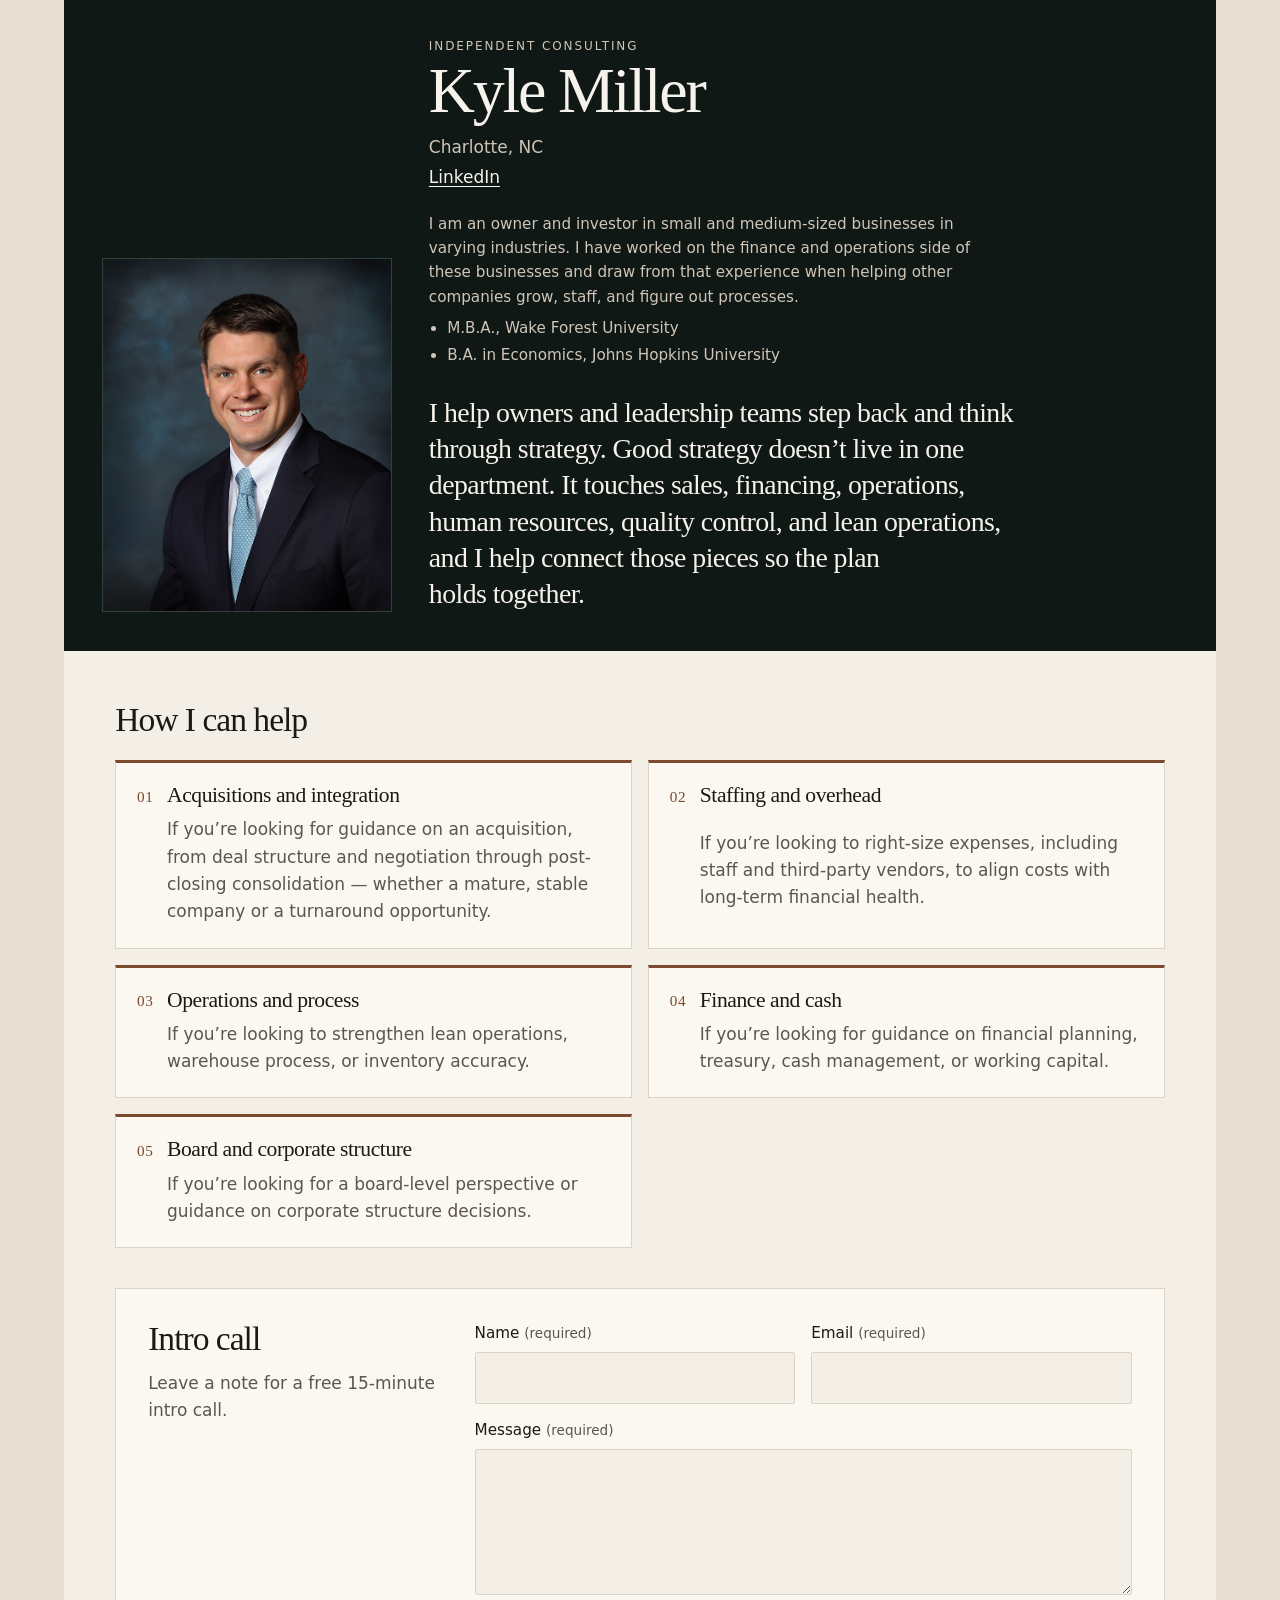
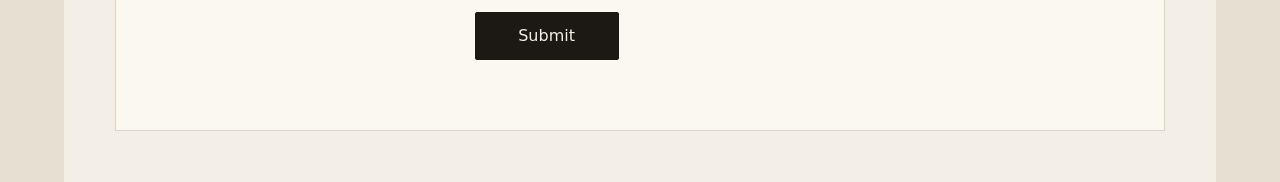
==== index.html @ b9c64915 "Add SEO/OG meta, canonical, KDM favicon; remove 'later' line" ====
<!DOCTYPE html>
<html lang="en">
  <head>
    <meta charset="utf-8">
    <meta name="viewport" content="width=device-width, initial-scale=1">
    <title>Kyle Miller: CFO, Owner &amp; Investor, Consulting</title>
    <meta name="description" content="Kyle Miller is an owner and investor in small and medium-sized businesses who draws on finance and operations experience to help companies grow, staff, and improve processes.">
    <link rel="canonical" href="https://kdmcode.github.io/consulting-site/">
    <meta property="og:type" content="website">
    <meta property="og:title" content="Kyle Miller: CFO, Owner &amp; Investor, Consulting">
    <meta property="og:description" content="Kyle Miller is an owner and investor in small and medium-sized businesses who draws on finance and operations experience to help companies grow, staff, and improve processes.">
    <meta property="og:image" content="https://kdmcode.github.io/consulting-site/kyle-miller.jpg">
    <meta property="og:url" content="https://kdmcode.github.io/consulting-site/">
    <meta name="twitter:card" content="summary_large_image">
    <link rel="icon" href="favicon.svg" type="image/svg+xml">
    <link rel="apple-touch-icon" href="apple-touch-icon.png">
    <link rel="stylesheet" href="styles.css">
  </head>
  <body>
    <div class="page">
      <header class="hero">
        <img src="kyle-miller.jpg" alt="Kyle Miller" width="675" height="825" fetchpriority="high">
        <div class="hero-copy">
          <p class="kicker">Independent consulting</p>
          <h1>Kyle Miller</h1>
          <p class="where">Charlotte, NC</p>
          <p class="profile"><a href="https://www.linkedin.com/in/kylemillerclt">LinkedIn</a></p>
          <p class="credentials">I am an owner and investor in small and medium-sized businesses in varying industries. I have worked on the finance and operations side of these businesses and draw from that experience when helping other companies grow, staff, and figure out processes.</p>
          <ul class="degrees">
            <li>M.B.A., Wake Forest University</li>
            <li>B.A. in Economics, Johns Hopkins University</li>
          </ul>
          <p class="lead">I help owners and leadership teams step back and think through strategy. Good strategy doesn’t live in one department. It touches sales, financing, operations, human resources, quality control, and lean operations, and I help connect those pieces so the plan holds together.</p>
        </div>
      </header>

      <main>
        <section class="ways" aria-labelledby="ways-heading">
          <h2 id="ways-heading">How I can help</h2>
          <ul>
            <li>
              <p class="index" aria-hidden="true">01</p>
              <h3>Acquisitions and integration</h3>
              <p>If you’re looking for guidance on an acquisition, from deal structure and negotiation through post-closing consolidation — whether a mature, stable company or a turnaround opportunity.</p>
            </li>
            <li>
              <p class="index" aria-hidden="true">02</p>
              <h3>Staffing and overhead</h3>
              <p>If you’re looking to right-size expenses, including staff and third-party vendors, to align costs with long-term financial health.</p>
            </li>
            <li>
              <p class="index" aria-hidden="true">03</p>
              <h3>Operations and process</h3>
              <p>If you’re looking to strengthen lean operations, warehouse process, or inventory accuracy.</p>
            </li>
            <li>
              <p class="index" aria-hidden="true">04</p>
              <h3>Finance and cash</h3>
              <p>If you’re looking for guidance on financial planning, treasury, cash management, or working capital.</p>
            </li>
            <li>
              <p class="index" aria-hidden="true">05</p>
              <h3>Board and corporate structure</h3>
              <p>If you’re looking for a board-level perspective or guidance on corporate structure decisions.</p>
            </li>
          </ul>
        </section>


        <section class="contact" aria-labelledby="contact-heading">
          <div class="contact-intro">
            <h2 id="contact-heading">Intro call</h2>
            <p>Leave a note for a free 15-minute intro call.</p>
          </div>
          <form id="contact" method="post" action="index.html" onsubmit="event.preventDefault(); document.getElementById('form-status').textContent = 'This form is not sending yet.';">
            <div class="fields">
              <div class="field">
                <label for="name">Name <span class="req">(required)</span></label>
                <input id="name" name="name" type="text" autocomplete="name" enterkeyhint="next" required aria-errormessage="name-error">
                <p id="name-error" class="error">Name is required.</p>
              </div>
              <div class="field">
                <label for="email">Email <span class="req">(required)</span></label>
                <input id="email" name="email" type="email" autocomplete="email" enterkeyhint="next" required aria-errormessage="email-error">
                <p id="email-error" class="error">Enter an email address.</p>
              </div>
              <div class="field field-message">
                <label for="message">Message <span class="req">(required)</span></label>
                <textarea id="message" name="message" rows="5" enterkeyhint="done" required aria-errormessage="message-error"></textarea>
                <p id="message-error" class="error">Message is required.</p>
              </div>
            </div>
            <button type="submit">Submit</button>
            <p id="form-status" role="status"></p>
            <noscript>
              <p>This form is not sending yet.</p>
            </noscript>
          </form>
        </section>
      </main>
    </div>
    <script>
      (function () {
        const form = document.getElementById("contact");

        const syncInvalid = (control) => {
          if (!control.matches || !control.matches("input, textarea")) {
            return;
          }
          if (control.matches(":user-invalid")) {
            control.setAttribute("aria-invalid", "true");
          } else {
            control.removeAttribute("aria-invalid");
          }
        };

        form.addEventListener("blur", (event) => syncInvalid(event.target), true);
        form.addEventListener("invalid", (event) => syncInvalid(event.target), true);
        form.addEventListener("input", (event) => {
          if (event.target.hasAttribute("aria-invalid")) {
            syncInvalid(event.target);
          }
        });
      }());
    </script>
  </body>
</html>
---- styles.css ----
:root {
  color-scheme: light;
  --paper: #f4efe6;
  --ink: #1c1915;
  --muted: #5c564c;
  --line: #ddd4c6;
  --card: #fbf7f1;
  --accent: #7a4b2e;
  --error: #8d2f2a;
  --rail: #17211e;
  --rail-ink: #f6f3ec;
  --rail-muted: #cfc6b8;
  --rail-line: #3c4a45;
  --surround: #e6dfd2;
  --font-display: "Iowan Old Style", "Palatino Linotype", Palatino, Georgia, serif;
  --font-body: ui-sans-serif, system-ui, sans-serif;
}

@supports (color: light-dark(black, white)) {
  :root {
    color-scheme: light dark;
    --paper: light-dark(#f4efe6, #141311);
    --ink: light-dark(#1c1915, #f3efe6);
    --muted: light-dark(#5c564c, #b7b0a4);
    --line: light-dark(#ddd4c6, #3a342c);
    --card: light-dark(#fbf7f1, #1c1916);
    --accent: light-dark(#7a4b2e, #e0b48a);
    --error: light-dark(#8d2f2a, #f0b4ae);
    --rail: light-dark(#17211e, #101816);
    --rail-line: light-dark(#3c4a45, #31403b);
    --surround: light-dark(#e6dfd2, #0c0b0a);
  }
}

@media (forced-colors: active) {
  :root {
    --paper: Canvas;
    --ink: CanvasText;
    --muted: CanvasText;
    --line: CanvasText;
    --card: Canvas;
    --accent: CanvasText;
    --error: CanvasText;
    --rail: Canvas;
    --rail-ink: CanvasText;
    --rail-muted: CanvasText;
    --rail-line: CanvasText;
    --surround: Canvas;
  }
}

html {
  background: var(--surround);
}

body {
  margin: 0;
  min-block-size: 100dvb;
  background: var(--surround);
  color: var(--ink);
  font-family: var(--font-body);
  font-size: 1.0625rem;
  line-height: 1.6;
  scrollbar-color: var(--muted) var(--surround);
}

::selection {
  background: var(--accent);
  color: var(--paper);
}

h1,
h2,
h3 {
  text-wrap: balance;
}

p,
li {
  text-wrap: pretty;
}

.page {
  max-inline-size: 72rem;
  margin-inline: auto;
  background: var(--paper);
  min-block-size: 100dvb;
}

.hero {
  display: grid;
  grid-template-columns: 18rem minmax(0, 1fr);
  gap: clamp(1.5rem, 3vw, 3rem);
  align-items: end;
  padding: clamp(1.5rem, 3vw, 2.75rem);
  background: var(--rail);
  color: var(--rail-ink);
  color-scheme: dark;
}

.hero img {
  inline-size: 100%;
  block-size: auto;
  aspect-ratio: 675 / 825;
  object-fit: cover;
  object-position: center 18%;
  border: 1px solid var(--rail-line);
}

.kicker {
  margin: 0;
  color: var(--rail-muted);
  font-size: 0.75rem;
  letter-spacing: 0.16em;
  line-height: 1.4;
  text-transform: uppercase;
}

h1 {
  margin: 0.4rem 0 0;
  color: var(--rail-ink);
  font-family: var(--font-display);
  font-size: clamp(3rem, 1.6rem + 3vw, 4.75rem);
  font-weight: 500;
  letter-spacing: -0.035em;
  line-height: 0.92;
}

.where,
.profile,
.credentials,
.lead {
  margin: 0;
}

.where {
  margin-block-start: 0.85rem;
  color: var(--rail-muted);
}

.profile {
  margin-block-start: 0.2rem;
}

.profile a {
  color: var(--rail-ink);
  text-underline-offset: 0.2em;
}

.credentials {
  margin-block-start: 1.25rem;
  max-inline-size: 36rem;
  color: var(--rail-muted);
  font-size: 0.95rem;
}

.degrees {
  margin: 0.45rem 0 0;
  padding-inline-start: 1.15rem;
  max-inline-size: 36rem;
  color: var(--rail-muted);
  font-size: 0.95rem;
}

.degrees li:not(:first-child) {
  margin-block-start: 0.15rem;
}

.lead {
  margin-block-start: 1.75rem;
  max-inline-size: 38rem;
  color: var(--rail-ink);
  font-family: var(--font-display);
  font-size: clamp(1.45rem, 1.1rem + 0.8vw, 1.85rem);
  font-weight: 500;
  letter-spacing: -0.02em;
  line-height: 1.3;
}

main {
  box-sizing: border-box;
  padding: clamp(2rem, 4vw, 3.5rem);
}

h2 {
  margin: 0;
  font-family: var(--font-display);
  font-size: clamp(1.8rem, 1.3rem + 1vw, 2.4rem);
  font-weight: 500;
  letter-spacing: -0.03em;
  line-height: 1.1;
}

.ways ul {
  display: grid;
  grid-template-columns: 1fr 1fr;
  gap: 1rem;
  margin: 1.35rem 0 0;
  padding: 0;
  list-style: none;
}

.ways li {
  display: grid;
  grid-template-columns: auto minmax(0, 1fr);
  grid-template-rows: auto auto;
  column-gap: 0.85rem;
  margin: 0;
  padding: 1.25rem 1.3rem 1.4rem;
  border: 1px solid var(--line);
  border-block-start: 3px solid var(--accent);
  background: var(--card);
}

.index {
  grid-row: 1 / span 2;
  margin: 0.1rem 0 0;
  color: var(--accent);
  font-family: var(--font-display);
  font-size: 0.95rem;
  font-variant-numeric: tabular-nums;
  letter-spacing: 0.04em;
}

h3 {
  margin: 0;
  font-family: var(--font-display);
  font-size: 1.35rem;
  font-weight: 500;
  letter-spacing: -0.02em;
  line-height: 1.2;
}

.ways li p:not(.index) {
  grid-column: 2;
  margin: 0.45rem 0 0;
  color: var(--muted);
}

.later {
  margin: 1.5rem 0 0;
  color: var(--muted);
  font-size: 0.95rem;
}

.contact {
  display: grid;
  grid-template-columns: minmax(12rem, 18rem) minmax(0, 1fr);
  gap: clamp(1.25rem, 3vw, 2.5rem);
  margin-block-start: 2.5rem;
  padding: clamp(1.25rem, 3vw, 2rem);
  border: 1px solid var(--line);
  background: var(--card);
}

.contact-intro p {
  margin: 0.75rem 0 0;
  color: var(--muted);
}

.fields {
  display: grid;
  grid-template-columns: 1fr 1fr;
  gap: 0.9rem 1rem;
}

.field-message {
  grid-column: 1 / -1;
}

label {
  display: block;
  margin-block-end: 0.4rem;
  font-size: 0.95rem;
}

.req {
  color: var(--muted);
  font-size: 0.85rem;
}

input,
textarea,
button {
  box-sizing: border-box;
  font: inherit;
  font-size: 1rem;
}

input,
textarea {
  display: block;
  inline-size: 100%;
  border: 1px solid var(--line);
  border-radius: 2px;
  background: var(--paper);
  color: var(--ink);
  padding: 0.75rem 0.85rem;
}

input {
  min-block-size: 3rem;
}

textarea {
  resize: vertical;
  min-block-size: 8.5rem;
  line-height: 1.5;
}

.field :user-invalid {
  border-color: var(--error);
  border-inline-start-width: 3px;
}

.error {
  display: none;
  margin: 0.35rem 0 0;
  color: var(--error);
  font-size: 0.875rem;
}

.field :user-invalid + .error {
  display: block;
}

button {
  margin-block-start: 1.1rem;
  min-inline-size: 9rem;
  min-block-size: 3rem;
  padding-inline: 1.35rem;
  border: 1px solid var(--ink);
  border-radius: 2px;
  background: var(--ink);
  color: var(--paper);
}

a:focus-visible,
button:focus-visible,
input:focus-visible,
textarea:focus-visible {
  outline: 2px solid currentColor;
  outline-offset: 3px;
}

#form-status {
  margin: 0.85rem 0 0;
  min-block-size: 1.5rem;
}

@media (pointer: coarse) {
  .profile a {
    display: inline-block;
    padding-block: 0.4rem;
    min-block-size: 1.5rem;
  }

  input,
  button {
    min-block-size: 3.25rem;
  }
}

@media (max-width: 52rem) {
  html,
  body {
    background: var(--paper);
  }

  .page {
    max-inline-size: none;
  }

  .hero {
    grid-template-columns: 1fr;
    gap: 1rem;
    padding: 1.35rem 1.15rem 1.6rem;
  }

  .hero img {
    inline-size: 8.5rem;
  }

  h1 {
    font-size: clamp(2.4rem, 1.3rem + 4vw, 3.2rem);
  }

  .lead {
    margin-block-start: 1.15rem;
    font-size: 1.28rem;
  }

  .credentials {
    margin-block-start: 0.85rem;
  }

  main {
    padding: 1.6rem 1.15rem 2.5rem;
  }

  .ways ul,
  .fields,
  .contact {
    grid-template-columns: 1fr;
  }

  button {
    inline-size: 100%;
  }
}
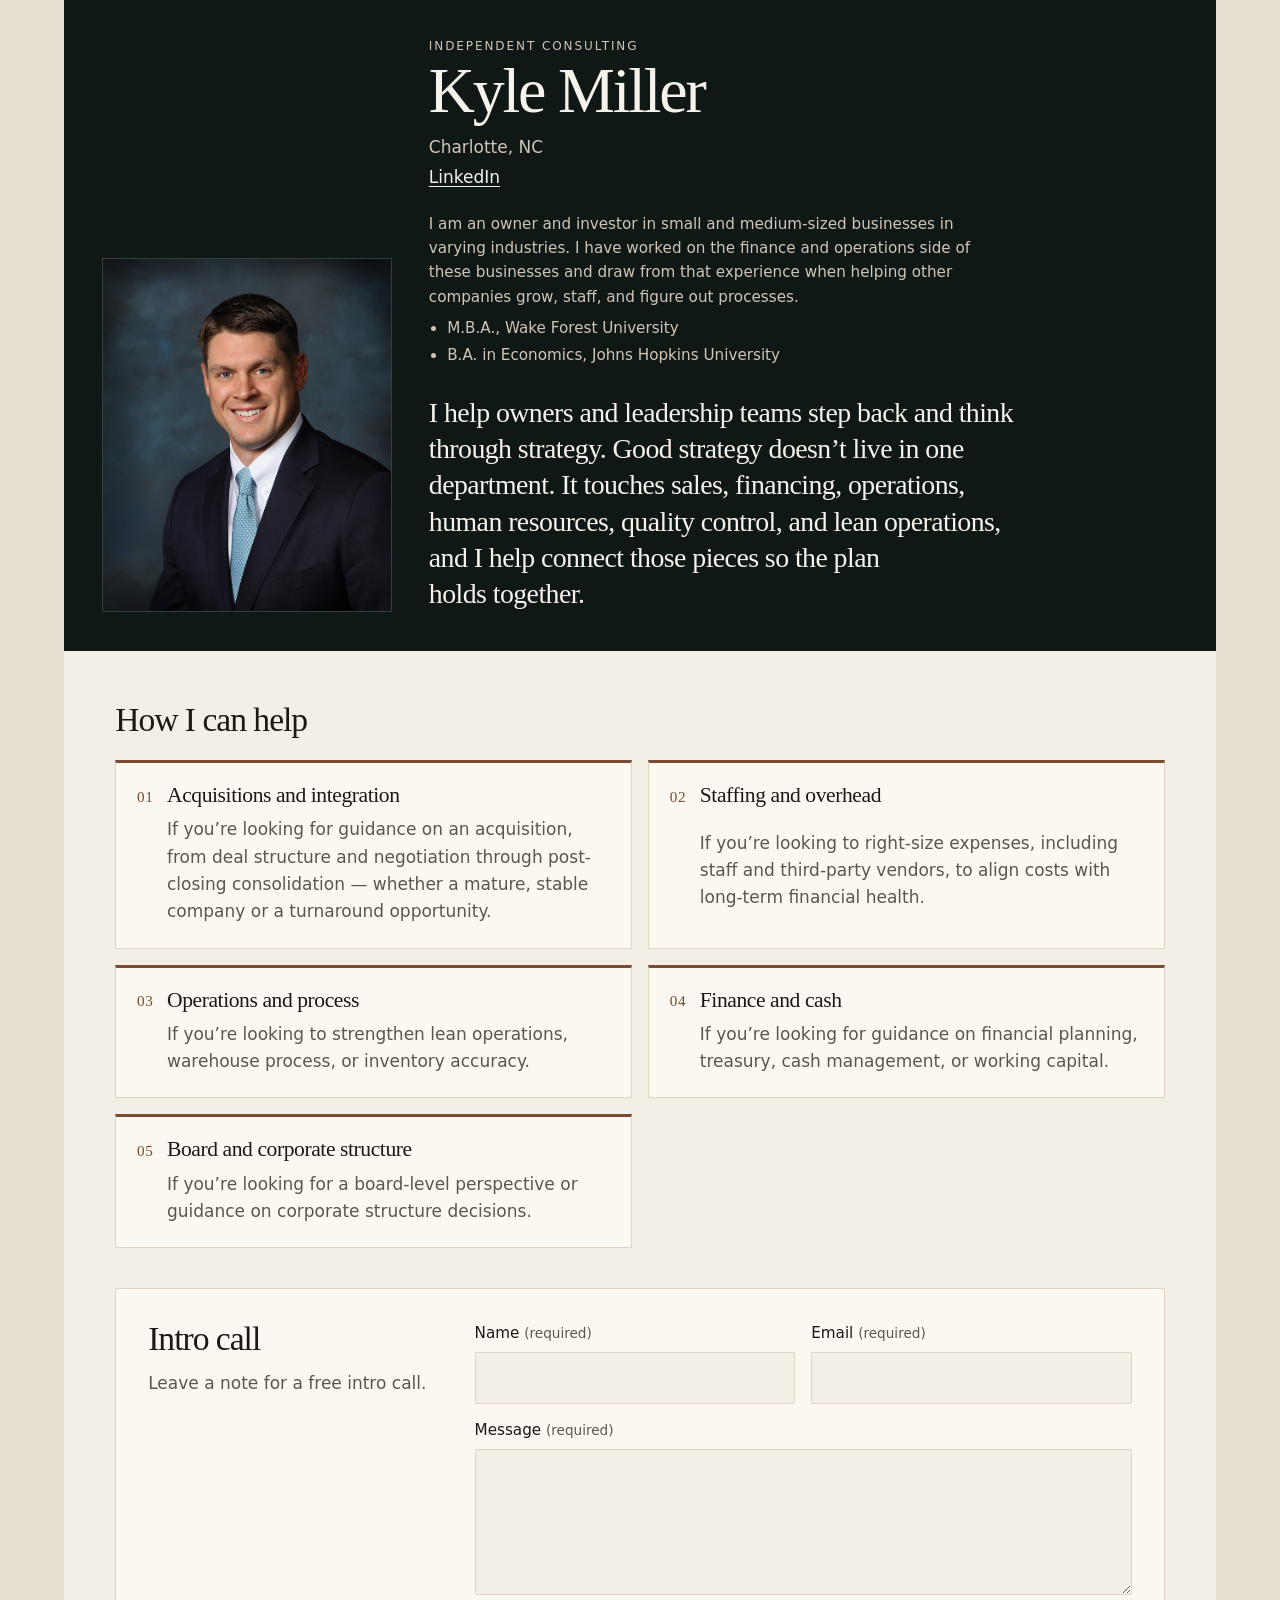
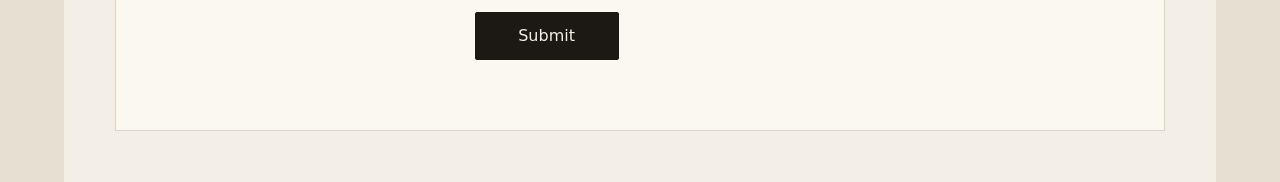
==== commit 7cf5546e: "Remove 15-minute from intro call text" ====
--- a/index.html
+++ b/index.html
@@ -70,7 +70,7 @@
         <section class="contact" aria-labelledby="contact-heading">
           <div class="contact-intro">
             <h2 id="contact-heading">Intro call</h2>
-            <p>Leave a note for a free 15-minute intro call.</p>
+            <p>Leave a note for a free intro call.</p>
           </div>
           <form id="contact" method="post" action="index.html" onsubmit="event.preventDefault(); document.getElementById('form-status').textContent = 'This form is not sending yet.';">
             <div class="fields">
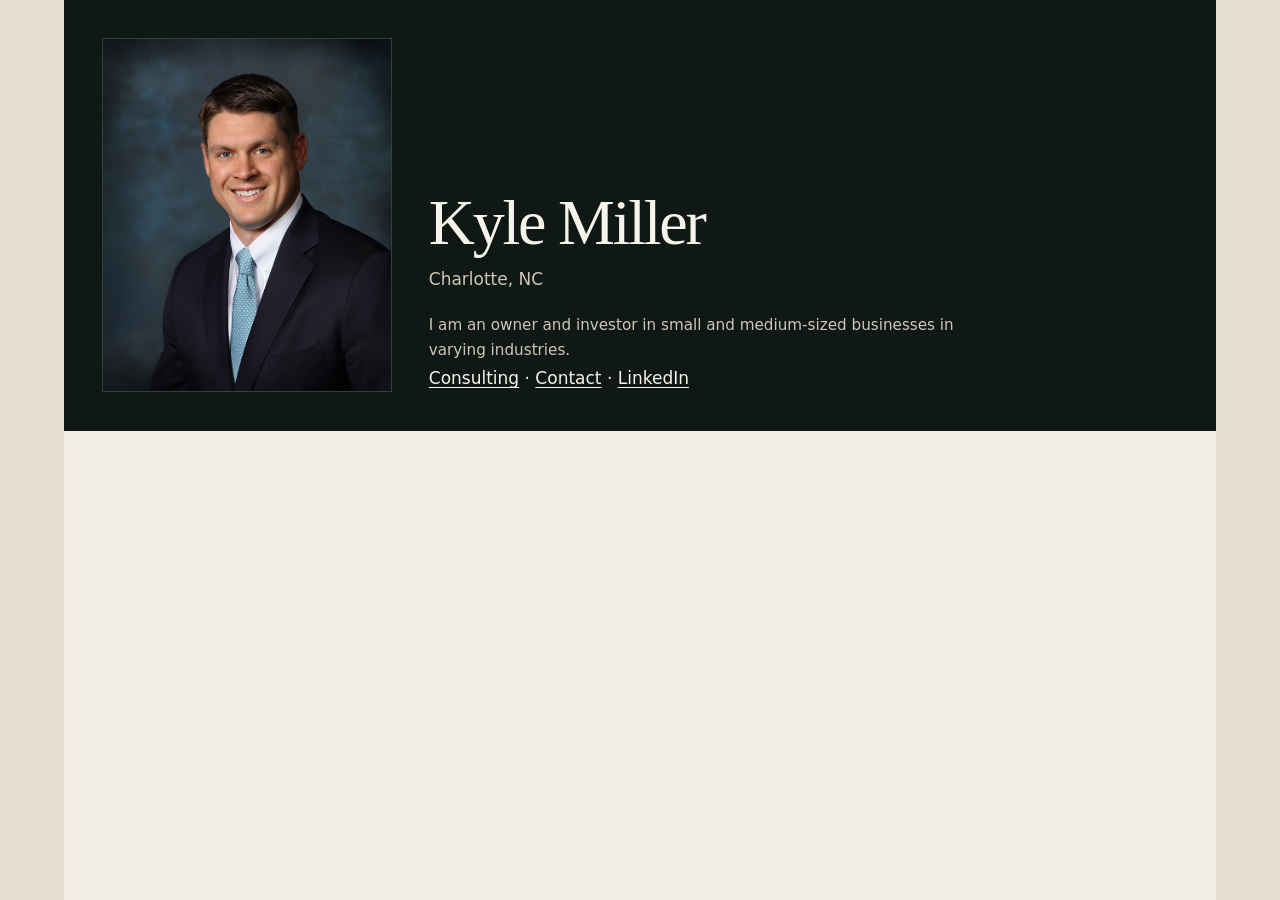
==== commit 4fef4c88: "Preview: simple homepage, consulting page moved to /consulting/" ====
--- a/index.html
+++ b/index.html
@@ -3,14 +3,14 @@
   <head>
     <meta charset="utf-8">
     <meta name="viewport" content="width=device-width, initial-scale=1">
-    <title>Kyle Miller: CFO, Owner &amp; Investor, Consulting</title>
-    <meta name="description" content="Kyle Miller is an owner and investor in small and medium-sized businesses who draws on finance and operations experience to help companies grow, staff, and improve processes.">
-    <link rel="canonical" href="https://kdmcode.github.io/consulting-site/">
+    <title>Kyle Miller</title>
+    <meta name="description" content="Kyle Miller is an owner and investor in small and medium-sized businesses in varying industries, based in Charlotte, NC.">
+    <link rel="canonical" href="https://kdmhq.com/">
     <meta property="og:type" content="website">
-    <meta property="og:title" content="Kyle Miller: CFO, Owner &amp; Investor, Consulting">
-    <meta property="og:description" content="Kyle Miller is an owner and investor in small and medium-sized businesses who draws on finance and operations experience to help companies grow, staff, and improve processes.">
-    <meta property="og:image" content="https://kdmcode.github.io/consulting-site/kyle-miller.jpg">
-    <meta property="og:url" content="https://kdmcode.github.io/consulting-site/">
+    <meta property="og:title" content="Kyle Miller">
+    <meta property="og:description" content="Kyle Miller is an owner and investor in small and medium-sized businesses in varying industries, based in Charlotte, NC.">
+    <meta property="og:image" content="https://kdmhq.com/kyle-miller.jpg">
+    <meta property="og:url" content="https://kdmhq.com/">
     <meta name="twitter:card" content="summary_large_image">
     <link rel="icon" href="favicon.svg" type="image/svg+xml">
     <link rel="apple-touch-icon" href="apple-touch-icon.png">
@@ -21,107 +21,12 @@
       <header class="hero">
         <img src="kyle-miller.jpg" alt="Kyle Miller" width="675" height="825" fetchpriority="high">
         <div class="hero-copy">
-          <p class="kicker">Independent consulting</p>
           <h1>Kyle Miller</h1>
           <p class="where">Charlotte, NC</p>
-          <p class="profile"><a href="https://www.linkedin.com/in/kylemillerclt">LinkedIn</a></p>
-          <p class="credentials">I am an owner and investor in small and medium-sized businesses in varying industries. I have worked on the finance and operations side of these businesses and draw from that experience when helping other companies grow, staff, and figure out processes.</p>
-          <ul class="degrees">
-            <li>M.B.A., Wake Forest University</li>
-            <li>B.A. in Economics, Johns Hopkins University</li>
-          </ul>
-          <p class="lead">I help owners and leadership teams step back and think through strategy. Good strategy doesn’t live in one department. It touches sales, financing, operations, human resources, quality control, and lean operations, and I help connect those pieces so the plan holds together.</p>
+          <p class="credentials">I am an owner and investor in small and medium-sized businesses in varying industries.</p>
+          <p class="profile"><a href="consulting/">Consulting</a> · <a href="consulting/#contact-heading">Contact</a> · <a href="https://www.linkedin.com/in/kylemillerclt">LinkedIn</a></p>
         </div>
       </header>
-
-      <main>
-        <section class="ways" aria-labelledby="ways-heading">
-          <h2 id="ways-heading">How I can help</h2>
-          <ul>
-            <li>
-              <p class="index" aria-hidden="true">01</p>
-              <h3>Acquisitions and integration</h3>
-              <p>If you’re looking for guidance on an acquisition, from deal structure and negotiation through post-closing consolidation — whether a mature, stable company or a turnaround opportunity.</p>
-            </li>
-            <li>
-              <p class="index" aria-hidden="true">02</p>
-              <h3>Staffing and overhead</h3>
-              <p>If you’re looking to right-size expenses, including staff and third-party vendors, to align costs with long-term financial health.</p>
-            </li>
-            <li>
-              <p class="index" aria-hidden="true">03</p>
-              <h3>Operations and process</h3>
-              <p>If you’re looking to strengthen lean operations, warehouse process, or inventory accuracy.</p>
-            </li>
-            <li>
-              <p class="index" aria-hidden="true">04</p>
-              <h3>Finance and cash</h3>
-              <p>If you’re looking for guidance on financial planning, treasury, cash management, or working capital.</p>
-            </li>
-            <li>
-              <p class="index" aria-hidden="true">05</p>
-              <h3>Board and corporate structure</h3>
-              <p>If you’re looking for a board-level perspective or guidance on corporate structure decisions.</p>
-            </li>
-          </ul>
-        </section>
-
-
-        <section class="contact" aria-labelledby="contact-heading">
-          <div class="contact-intro">
-            <h2 id="contact-heading">Intro call</h2>
-            <p>Leave a note for a free intro call.</p>
-          </div>
-          <form id="contact" method="post" action="index.html" onsubmit="event.preventDefault(); document.getElementById('form-status').textContent = 'This form is not sending yet.';">
-            <div class="fields">
-              <div class="field">
-                <label for="name">Name <span class="req">(required)</span></label>
-                <input id="name" name="name" type="text" autocomplete="name" enterkeyhint="next" required aria-errormessage="name-error">
-                <p id="name-error" class="error">Name is required.</p>
-              </div>
-              <div class="field">
-                <label for="email">Email <span class="req">(required)</span></label>
-                <input id="email" name="email" type="email" autocomplete="email" enterkeyhint="next" required aria-errormessage="email-error">
-                <p id="email-error" class="error">Enter an email address.</p>
-              </div>
-              <div class="field field-message">
-                <label for="message">Message <span class="req">(required)</span></label>
-                <textarea id="message" name="message" rows="5" enterkeyhint="done" required aria-errormessage="message-error"></textarea>
-                <p id="message-error" class="error">Message is required.</p>
-              </div>
-            </div>
-            <button type="submit">Submit</button>
-            <p id="form-status" role="status"></p>
-            <noscript>
-              <p>This form is not sending yet.</p>
-            </noscript>
-          </form>
-        </section>
-      </main>
     </div>
-    <script>
-      (function () {
-        const form = document.getElementById("contact");
-
-        const syncInvalid = (control) => {
-          if (!control.matches || !control.matches("input, textarea")) {
-            return;
-          }
-          if (control.matches(":user-invalid")) {
-            control.setAttribute("aria-invalid", "true");
-          } else {
-            control.removeAttribute("aria-invalid");
-          }
-        };
-
-        form.addEventListener("blur", (event) => syncInvalid(event.target), true);
-        form.addEventListener("invalid", (event) => syncInvalid(event.target), true);
-        form.addEventListener("input", (event) => {
-          if (event.target.hasAttribute("aria-invalid")) {
-            syncInvalid(event.target);
-          }
-        });
-      }());
-    </script>
   </body>
 </html>
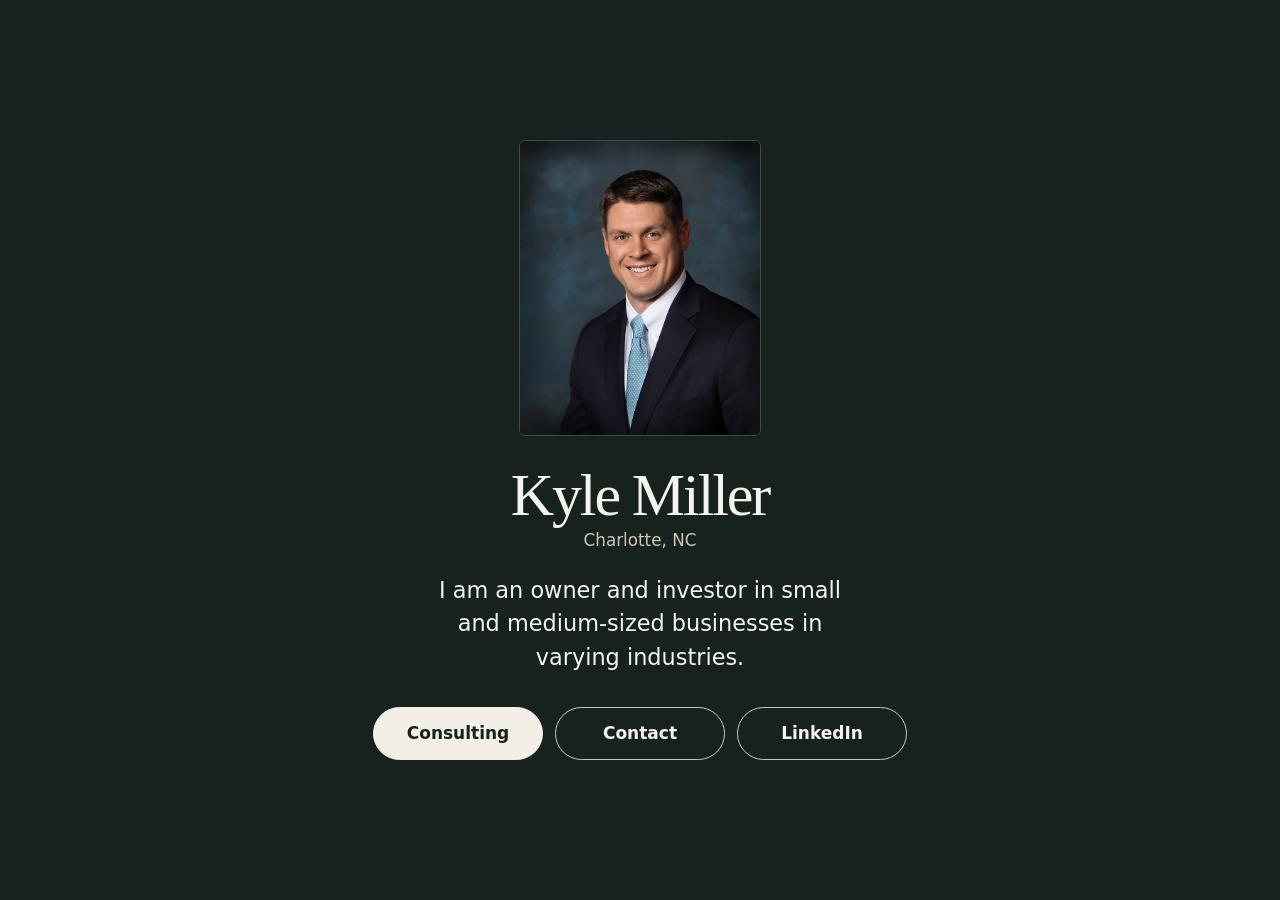
==== commit b53b291e: "Preview: full-viewport centered homepage with button links" ====
--- a/index.html
+++ b/index.html
@@ -15,18 +15,31 @@
     <link rel="icon" href="favicon.svg" type="image/svg+xml">
     <link rel="apple-touch-icon" href="apple-touch-icon.png">
     <link rel="stylesheet" href="styles.css">
+    <style>
+      body.home { margin: 0; min-height: 100vh; background: var(--rail); display: flex; align-items: center; justify-content: center; }
+      .home main { width: 100%; max-width: 40rem; padding: 3rem 1.5rem; box-sizing: border-box; text-align: center; color: var(--rail-ink); }
+      .home img { width: 15rem; max-width: 70%; height: auto; border-radius: 6px; border: 1px solid var(--rail-line); }
+      .home h1 { font-family: var(--font-display); font-weight: 400; font-size: clamp(2.5rem, 7vw, 3.75rem); margin: 1.5rem 0 0.25rem; }
+      .home .where { color: var(--rail-muted); font-size: 1.05rem; margin: 0 0 1.25rem; }
+      .home .intro { font-size: clamp(1.15rem, 2.6vw, 1.4rem); line-height: 1.5; margin: 0 auto 2rem; max-width: 32rem; }
+      .home nav { display: flex; flex-wrap: wrap; gap: 0.75rem; justify-content: center; }
+      .home nav a { display: inline-block; min-width: 8rem; padding: 0.75rem 1.25rem; border: 1px solid var(--rail-muted); border-radius: 999px; color: var(--rail-ink); text-decoration: none; font-weight: 600; }
+      .home nav a:hover, .home nav a:focus-visible { background: var(--paper); color: var(--rail); }
+      .home nav a.primary { background: var(--paper); color: var(--rail); border-color: var(--paper); }
+      .home nav a.primary:hover { background: var(--accent); color: var(--rail-ink); border-color: var(--accent); }
+    </style>
   </head>
-  <body>
-    <div class="page">
-      <header class="hero">
-        <img src="kyle-miller.jpg" alt="Kyle Miller" width="675" height="825" fetchpriority="high">
-        <div class="hero-copy">
-          <h1>Kyle Miller</h1>
-          <p class="where">Charlotte, NC</p>
-          <p class="credentials">I am an owner and investor in small and medium-sized businesses in varying industries.</p>
-          <p class="profile"><a href="consulting/">Consulting</a> · <a href="consulting/#contact-heading">Contact</a> · <a href="https://www.linkedin.com/in/kylemillerclt">LinkedIn</a></p>
-        </div>
-      </header>
-    </div>
+  <body class="home">
+    <main>
+      <img src="kyle-miller.jpg" alt="Kyle Miller" width="675" height="825" fetchpriority="high">
+      <h1>Kyle Miller</h1>
+      <p class="where">Charlotte, NC</p>
+      <p class="intro">I am an owner and investor in small and medium-sized businesses in varying industries.</p>
+      <nav aria-label="Primary">
+        <a class="primary" href="consulting/">Consulting</a>
+        <a href="consulting/#contact-heading">Contact</a>
+        <a href="https://www.linkedin.com/in/kylemillerclt">LinkedIn</a>
+      </nav>
+    </main>
   </body>
 </html>
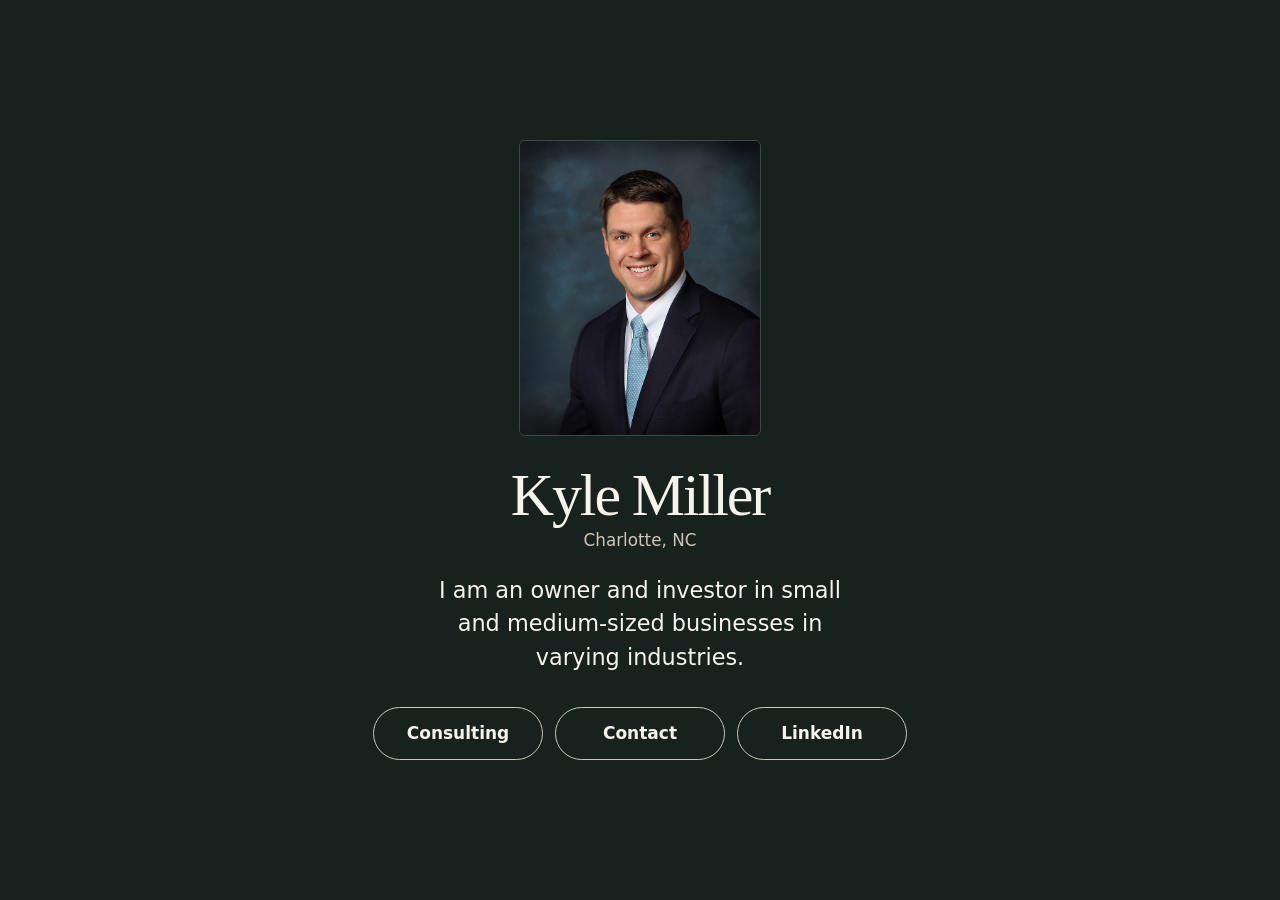
==== commit 04ad6d3c: "Homepage: all three buttons identical outlined style, locked colors" ====
--- a/index.html
+++ b/index.html
@@ -25,8 +25,6 @@
       .home nav { display: flex; flex-wrap: wrap; gap: 0.75rem; justify-content: center; }
       .home nav a { display: inline-block; min-width: 8rem; padding: 0.75rem 1.25rem; border: 1px solid var(--rail-muted); border-radius: 999px; color: var(--rail-ink); text-decoration: none; font-weight: 600; }
       .home nav a:hover, .home nav a:focus-visible { background: var(--paper); color: var(--rail); }
-      .home nav a.primary { background: var(--paper); color: var(--rail); border-color: var(--paper); }
-      .home nav a.primary:hover { background: var(--accent); color: var(--rail-ink); border-color: var(--accent); }
     </style>
   </head>
   <body class="home">
@@ -36,8 +34,8 @@
       <p class="where">Charlotte, NC</p>
       <p class="intro">I am an owner and investor in small and medium-sized businesses in varying industries.</p>
       <nav aria-label="Primary">
-        <a class="primary" href="consulting/">Consulting</a>
-        <a href="consulting/#contact-heading">Contact</a>
+        <a href="consulting/">Consulting</a>
+        <a href="contact/">Contact</a>
         <a href="https://www.linkedin.com/in/kylemillerclt">LinkedIn</a>
       </nav>
     </main>
--- a/styles.css
+++ b/styles.css
@@ -408,3 +408,24 @@
     inline-size: 100%;
   }
 }
+
+/* Homepage buttons: all three identical outlined style, explicit colors so dark mode / iOS can't recolor */
+html body.home nav a,
+html body.home nav a:link,
+html body.home nav a:visited {
+  -webkit-appearance: none;
+  appearance: none;
+  color-scheme: light;
+  background-color: transparent;
+  color: #f6f3ec;
+  -webkit-text-fill-color: #f6f3ec;
+  border: 1px solid #cfc6b8;
+}
+html body.home nav a:hover,
+html body.home nav a:focus-visible,
+html body.home nav a:active {
+  background-color: #f4efe6;
+  color: #17211e;
+  -webkit-text-fill-color: #17211e;
+  border-color: #f4efe6;
+}
